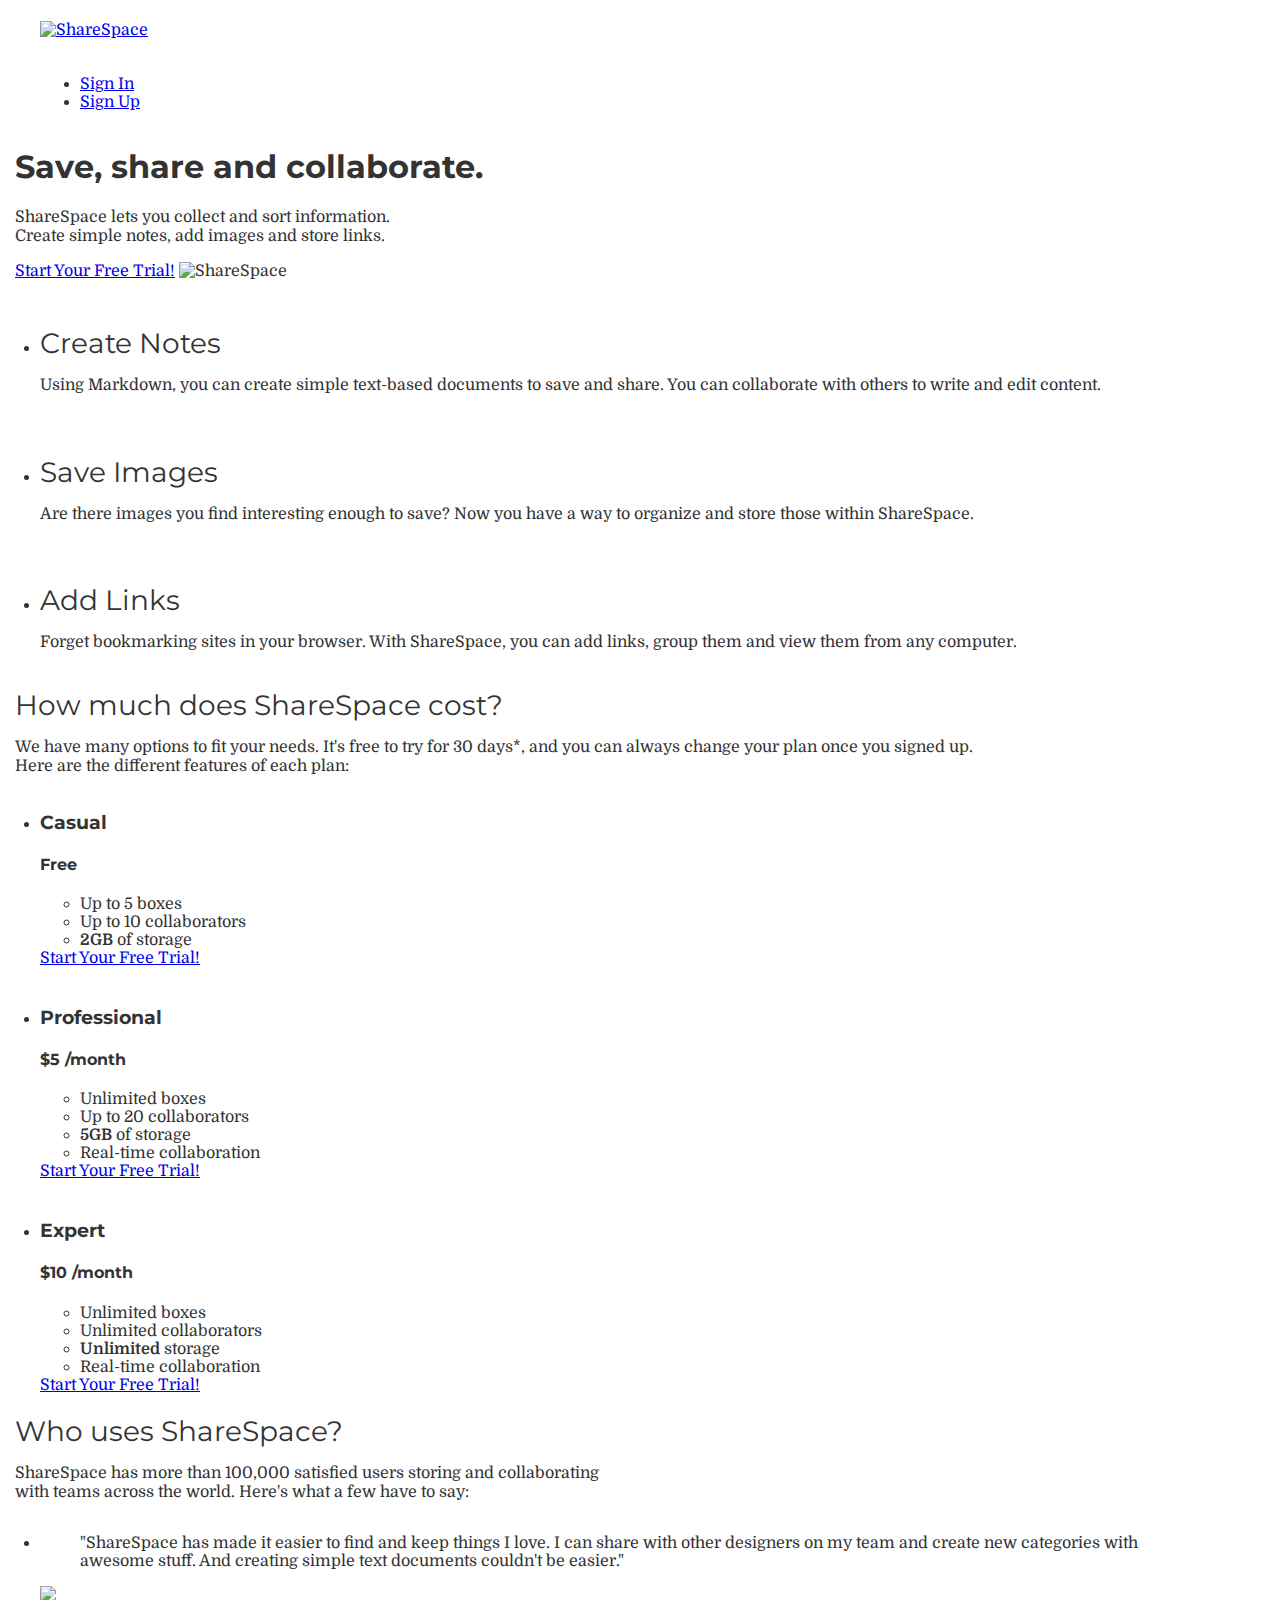
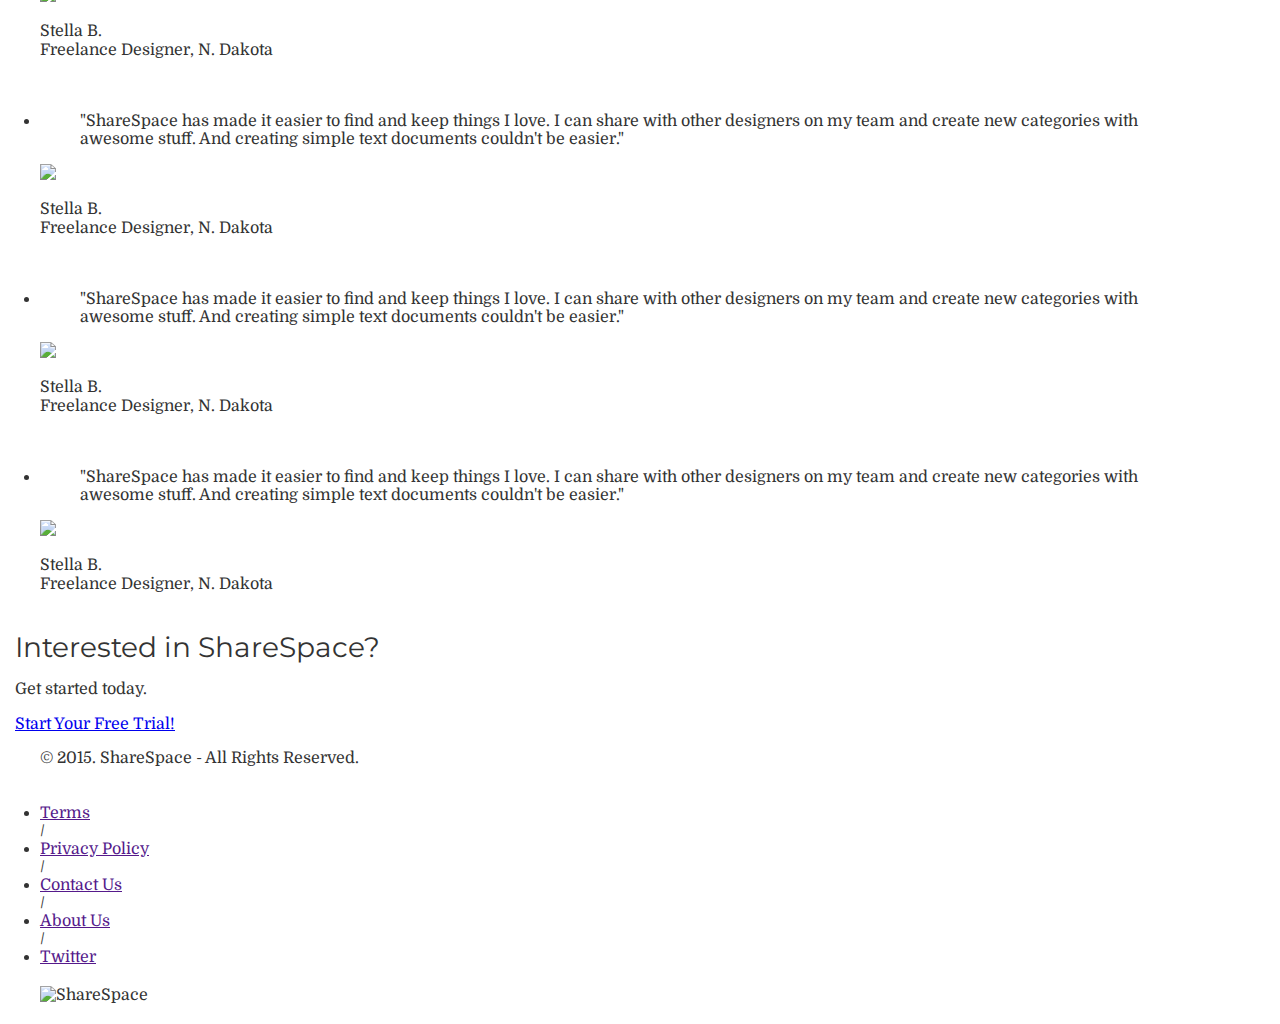
==== index.html @ a0b1d5a3 "Assignment-29-completed" ====
<!DOCTYPE html>
<html lang="en-us">
<head>
  <meta http-equiv="X-UA-Compatible" content="IE=Edge">
   <meta name="viewport" content="width=device-width, initial-scale=1">
   <meta charset="UTF-8">
   <title>Save, share and collaborate | ShareSpace</title>

   <!-- Google Fonts -->
   <link href='https://fonts.googleapis.com/css?family=Domine:400,700|Montserrat:400,700' rel='stylesheet' type='text/css'>

   <!--CSS -->
   <link rel="stylesheet" href="css/normalize.css">
   <link rel="stylesheet" href="css/style.css">
   <link rel="stylesheet" href="css/font-awesome.css">
   <link rel="stylesheet" href="css/animate.css">
</head>
<body>
<header>
  <nav class="container">
    <div class="one-half">
      <a href="index.html" class="site-logo"><img src="images/site-logo.png" alt="ShareSpace" /></a>
    </div>
    <div class="one-half">
      <ul>
        <li><a href="signin.html">Sign In</a></li>
        <li class="btn-outline"><a href="signup.html">Sign Up</a></li>
      </ul>
    </div>
  </nav>
  <div class="container hero">
    <h1 class="animated fadeIn">Save, share and collaborate.</h1>
    <p>ShareSpace lets you collect and sort information.<br/>Create simple notes, add images and store links.</p>
    <a href="signup.html" class="btn">Start Your Free Trial!</a>
    <img src="images/laptop-pic.png" alt="ShareSpace" />
  </div>
</header>
<main role="main">

<!--Benefits section-->
  <section class="benefits">
    <ul class="container">
      <li class="one-third">
        <h2>Create Notes</h2>
        <p>Using Markdown, you can create simple text-based documents to save and share. You can collaborate with others to write and edit content.</p></li>
      <li class="one-third">
        <h2>Save Images</h2>
        <p>Are there images you find interesting enough to save? Now you have a way to organize and store those within ShareSpace.</p></li>
      <li class="one-third">
        <h2>Add Links</h2>
        <p>Forget bookmarking sites in your browser. With ShareSpace, you can add links, group them and view them from any computer.</p></li>
    </ul>
  </section>

<!--Pricing-->
  <section class="pricing">
    <div class="container">
      <h2>How much does ShareSpace cost?</h2>
      <p>We have many options to fit your needs. It's free to try for 30 days*, and you can always change your plan once you signed up.<br/>Here are the different features of each plan:</p>
    </div>
    <ul class="container">
      <li class="one-third">
        <div class="box">
          <h3>Casual</h3>
          <h4>Free</h4>
          <ul>
            <li>Up to 5 boxes</li>
            <li>Up to 10 collaborators</li>
            <li><strong>2GB</strong> of storage</li>
          </ul>
          <a href="signup.html" class="btn">Start Your Free Trial!</a>
        </div>
      </li>
    </ul>
    <ul class="container">
      <li class="one-third">
        <div class="box middle">
          <h3>Professional</h3>
          <h4><span>$</span>5 <span class="month">/month</span></h4>
          <ul>
            <li>Unlimited boxes</li>
            <li>Up to 20 collaborators</li>
            <li><strong>5GB</strong> of storage</li>
            <li>Real-time collaboration</li>
          </ul>
          <a href="signup.html" class="btn">Start Your Free Trial!</a>
        </div>
      </li>
    </ul>
    <ul class="container">
      <li class="one-third">
        <div class="box">
          <h3>Expert</h3>
          <h4><span>$</span>10 <span class="month">/month</span></h4>
          <ul>
            <li>Unlimited boxes</li>
            <li>Unlimited collaborators</li>
            <li><strong>Unlimited</strong> storage</li>
            <li>Real-time collaboration</li>
          </ul>
          <a href="signup.html" class="btn">Start Your Free Trial!</a>
        </div>
      </li>
    </ul>
  </section>

  <!--Testimonials-->
  <section class="testimonials">
    <div class="container">
      <h2>Who uses ShareSpace?</h2>
      <p>ShareSpace has more than 100,000 satisfied users storing and collaborating<br/> with teams across the world. Here's what a few have to say:</p>
    </div>
    <ul class="container">
      <li class="one-fourth">
        <blockquote>"ShareSpace has made it easier to find and keep things I love. I can share with other designers on my team and create new categories with awesome stuff. And creating simple text documents couldn't be easier."</blockquote>
        <img src="https://s3.amazonaws.com/uifaces/faces/twitter/jsa/128.jpg" />
        <p class="name"><strong>Stella B.</strong><br/>Freelance Designer, N. Dakota</p>
      </li>
       <li class="one-fourth">
        <blockquote>"ShareSpace has made it easier to find and keep things I love. I can share with other designers on my team and create new categories with awesome stuff. And creating simple text documents couldn't be easier."</blockquote>
        <img src="https://s3.amazonaws.com/uifaces/faces/twitter/jsa/128.jpg" />
        <p class="name"><strong>Stella B.</strong><br/>Freelance Designer, N. Dakota</p>
      </li>
       <li class="one-fourth">
        <blockquote>"ShareSpace has made it easier to find and keep things I love. I can share with other designers on my team and create new categories with awesome stuff. And creating simple text documents couldn't be easier."</blockquote>
        <img src="https://s3.amazonaws.com/uifaces/faces/twitter/jsa/128.jpg" />
        <p class="name"><strong>Stella B.</strong><br/>Freelance Designer, N. Dakota</p>
      </li>
       <li class="one-fourth">
        <blockquote>"ShareSpace has made it easier to find and keep things I love. I can share with other designers on my team and create new categories with awesome stuff. And creating simple text documents couldn't be easier."</blockquote>
        <img src="https://s3.amazonaws.com/uifaces/faces/twitter/jsa/128.jpg" />
        <p class="name"><strong>Stella B.</strong><br/>Freelance Designer, N. Dakota</p>
      </li>
    </ul>
  </section>

  <!--Call to action-->
  <section class="Call to action">
  <div class="container">
    <h2>Interested in ShareSpace?</h2>
    <p>Get started today.</p>
    <a href="signup.html" class="btn">Start Your Free Trial!</a>
  </div>
  </section>

</main>

  <!--Footer-->
  <footer>
    <div class="container footer-nav-block">
      <div class="left-footer-block one-third">
        <p class="copyright-block">&copy; 2015. <strong>ShareSpace</strong> - All Rights Reserved.</p>
      </div>
      <nav class="link-block middle-footer-block one-third"
        <ul>
          <li><a href="">Terms</a></li>/
          <li><a href="">Privacy Policy</a></li>/
          <li><a href="">Contact Us</a></li>/
          <li><a href="">About Us</a></li>/
          <li><a href="">Twitter</a></li>
        </ul>
      </nav>
      <div class="right-footer-block one-third">
        <img class="logo" src="images/site-logo.png" alt="ShareSpace" />
      </div>
    </div>
  </footer>

</body>
</html>
---- css/style.css ----
html, body{
  overflow-x: hidden;
}
body {
  font-family: "Domine", Helvetica, Arial, serif; 
  color:#333333;
}
h1,h2,h3,h4,h5,h6 {
  font-family: "Montserrat", Helvetica, Arial, sans-serif;
}
h2 {
  font-size:28px; 
  font-weight: normal; 
  margin-bottom: 5px;
}
p {
  font-size: 16px; 
  line-height: 19px; 
  font-weight: 100;
}

/* Grid */
.container {
  margin-right: auto;
  margin-left: auto;
  padding-left: 15px;
  padding-right: 15px;
  position: relative;
}
.container: before,
.container: after {
  content: " ";
  display: table;
}
.container:after {
  clear: both;
}
.one-half, .one-third, .one-fourth {
  width: 96%;
  float: left;
  position: relative;
  min-height: 1px;
  margin: 0 2% 20px;
}
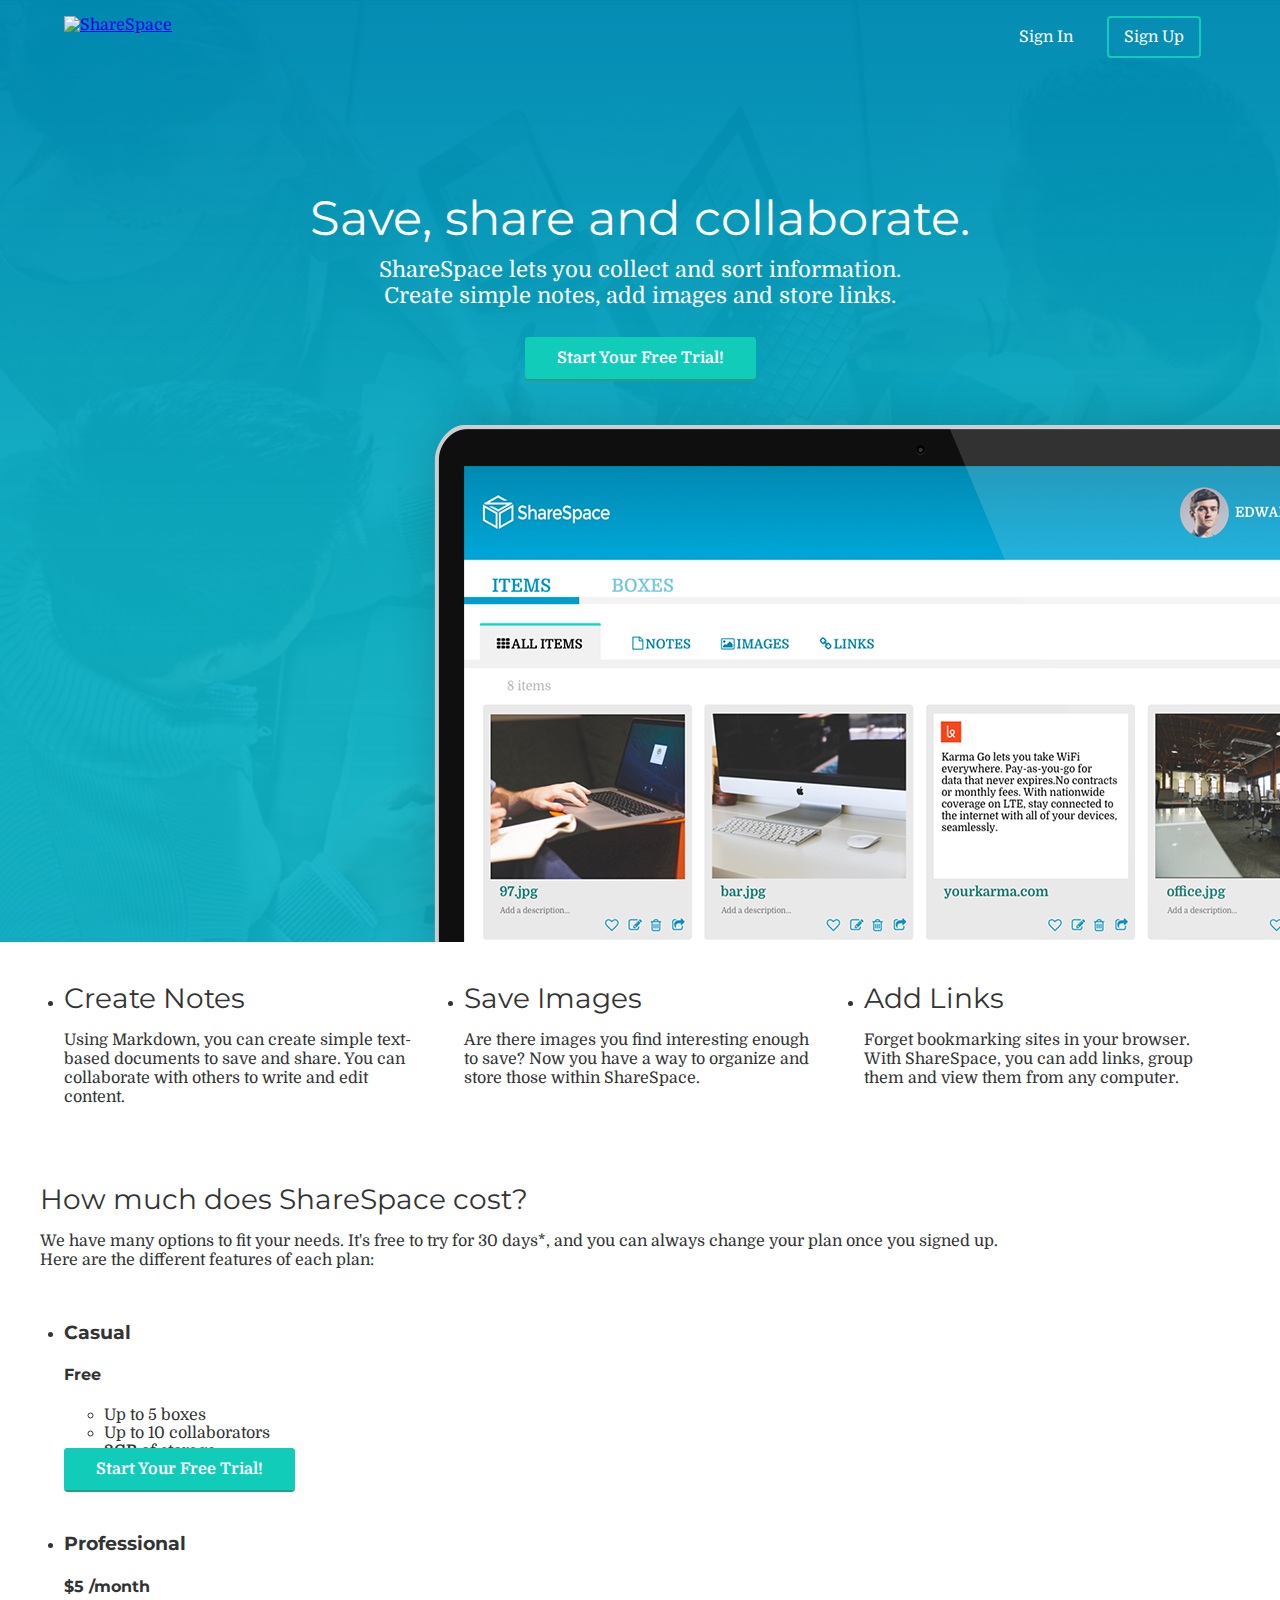
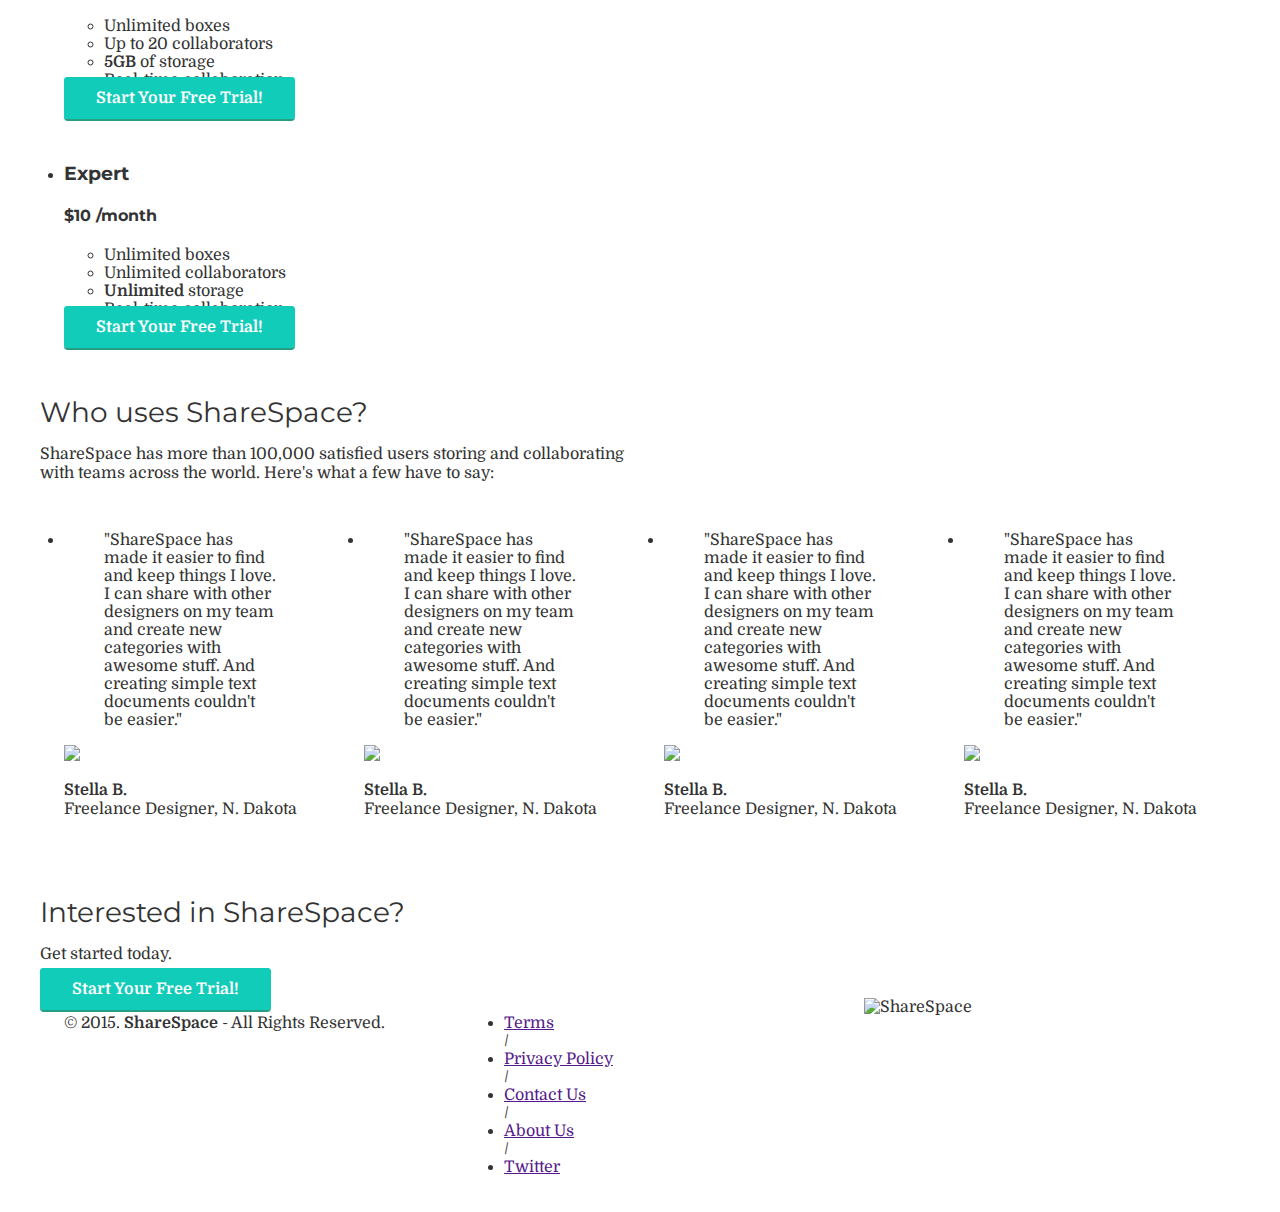
==== commit 5ec34aaf: "Assignment-30-completed" ====
--- a/index.html
+++ b/index.html
@@ -35,6 +35,7 @@
     <img src="images/laptop-pic.png" alt="ShareSpace" />
   </div>
 </header>
+
 <main role="main">
 
 <!--Benefits section-->
@@ -151,7 +152,7 @@
       <div class="left-footer-block one-third">
         <p class="copyright-block">&copy; 2015. <strong>ShareSpace</strong> - All Rights Reserved.</p>
       </div>
-      <nav class="link-block middle-footer-block one-third"
+      <nav class="link-block middle-footer-block one-third">
         <ul>
           <li><a href="">Terms</a></li>/
           <li><a href="">Privacy Policy</a></li>/
--- a/css/style.css
+++ b/css/style.css
@@ -18,7 +18,9 @@
   line-height: 19px; 
   font-weight: 100;
 }
-
+strong {
+  font-weight: bold;
+}
 /* Grid */
 .container {
   margin-right: auto;
@@ -27,18 +29,120 @@
   padding-right: 15px;
   position: relative;
 }
-.container: before,
-.container: after {
+.container:before,
+.container:after {
   content: " ";
   display: table;
 }
 .container:after {
   clear: both;
 }
-.one-half, .one-third, .one-fourth {
+
+.one-half,.one-third,.one-fourth {
   width: 96%;
-  float: left;
   position: relative;
   min-height: 1px;
   margin: 0 2% 20px;
+  float: left;
 }
+@media (min-width: 768px) {
+  .container {
+    width: 750px;
+  }
+}
+@media (min-width: 992px) {
+  .container {
+    width: 970px;
+  }
+  .one-half {
+    width:46%;
+  }
+  .one-third {
+    width:29.33333%;
+  }
+  .one-fourth {
+    width:21%;
+  }
+}
+@media (min-width: 1200px) {
+  .container {
+    width: 1170px;
+  }
+@media (min-width: 1240px) {
+  .container {
+    width: 1200px;
+  }
+}
+}
+/*HEADER*/
+header {
+  color:#FFFFFF;
+  background:#008ab2 url("../images/background.png") top center no-repeat;
+}
+header nav {
+  padding:1em 0;
+}
+header nav ul {
+  display:inline;
+  test-align:right;
+  float:right;
+  margin: 0;
+}
+header nav ul > li {
+  list-style-type:none;
+  display: inline-block;
+  margin: 0 15px;
+}
+header nav ul > li.btn-outline {
+  padding: 10px 15px;
+  border: 2px solid #11CCB9;
+  border-radius: 4px;
+}
+header nav ul > li.btn-outline:hover {
+  background:#11CCB9;
+}
+header nav ul > li > a {
+  color: #FFFFFF;
+  text-decoration: none;
+}
+header nav ul > li.btn-outline:hover > a {
+  color:#FFFFFF;
+}
+header .hero{
+  text-align:center;
+  display:block;
+  position:relative;
+}
+header .hero h1{
+  font-size:48px;
+  font-weight:normal;
+  margin:95px 0 0;
+}
+header .hero p{
+  font-size:22px;
+  line-height:26px;
+  font-weight:100;
+  margin:10px 0 40px;
+}
+header .hero img {
+  display:block;
+  margin-top:1em;
+  margin-bottom:0;
+  margin-right:0;
+  margin-left:22em;
+}
+/*BUTTONS*/
+.btn {
+  border-radius: 4px;
+  color:#FFFFFF;
+  text-decoration: none;
+  font-weight: 700;
+  border: 2px solid #11CCB9;
+  padding: 10px 30px;
+  background-color: #11CCB9; /*Chose darker green for this button*/
+  box-shadow: 0px 2px 0px 0px #259E83; 
+}
+}
+
+
+
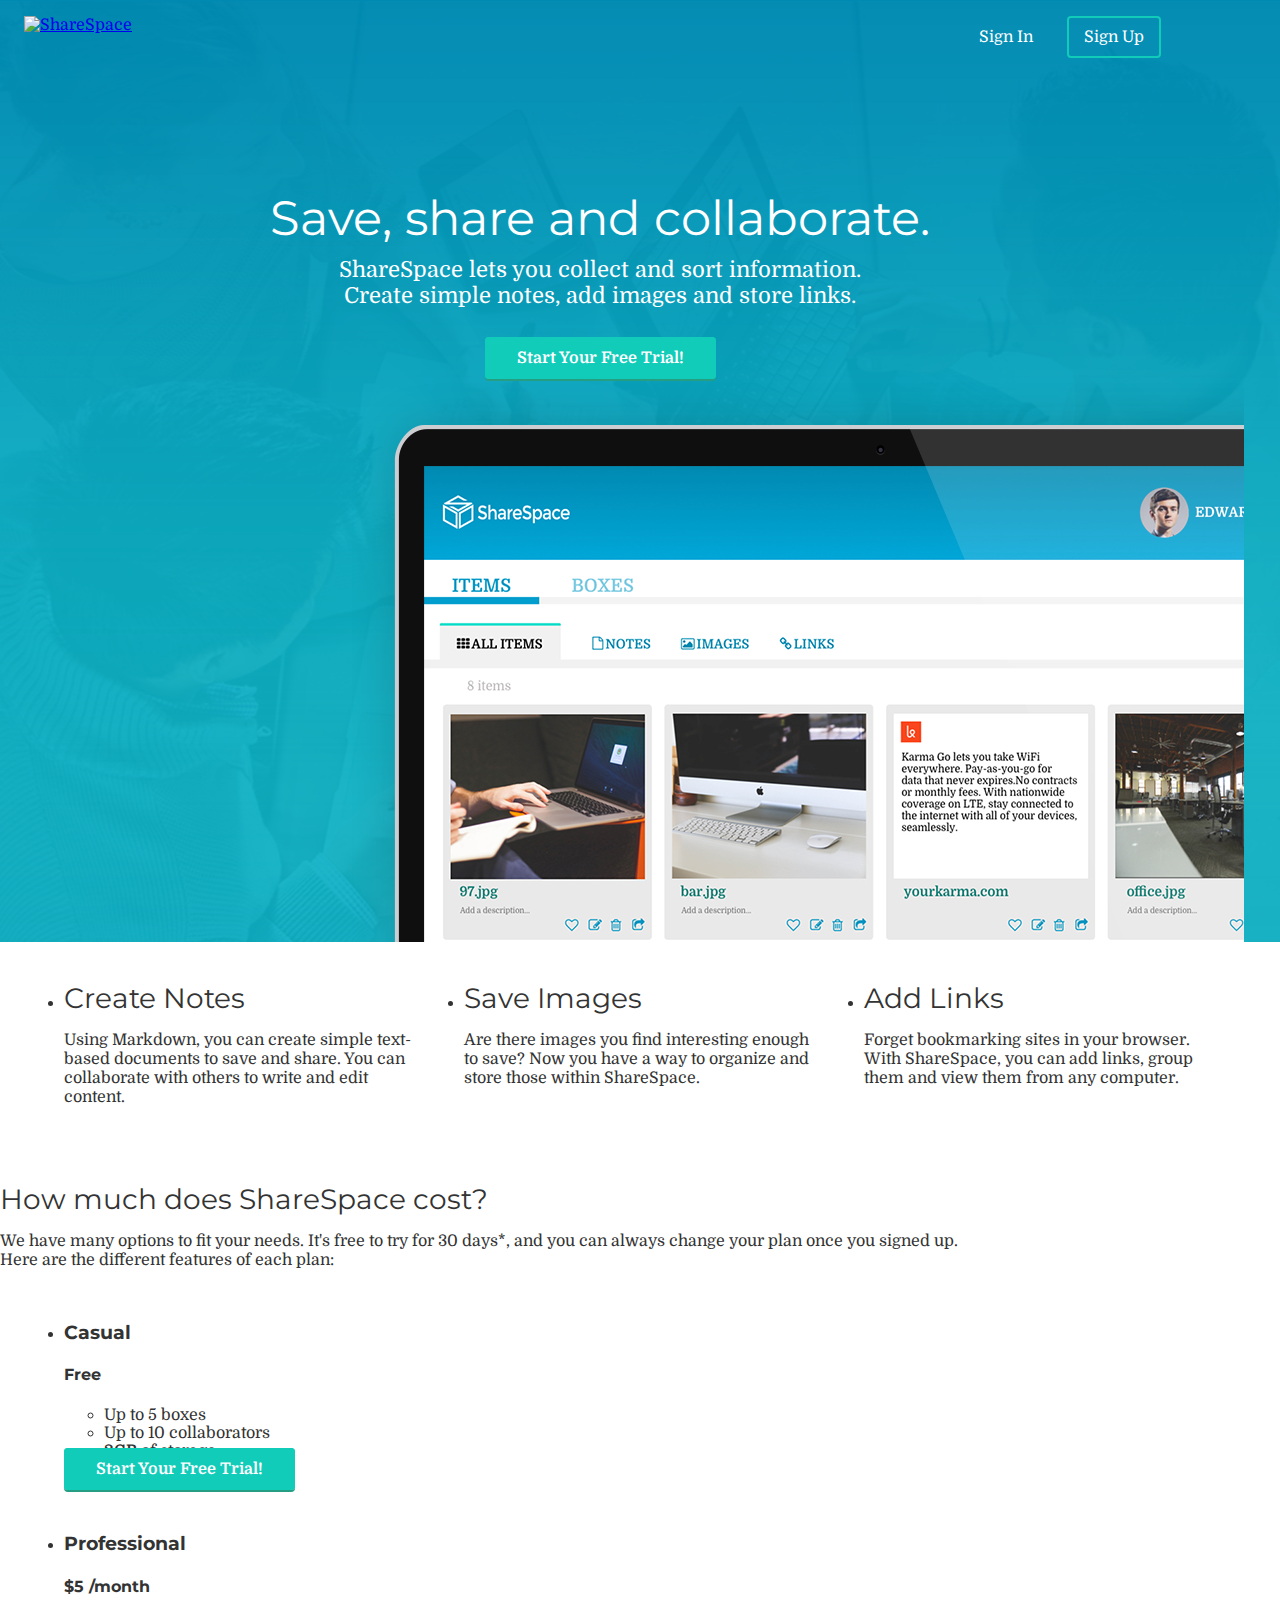
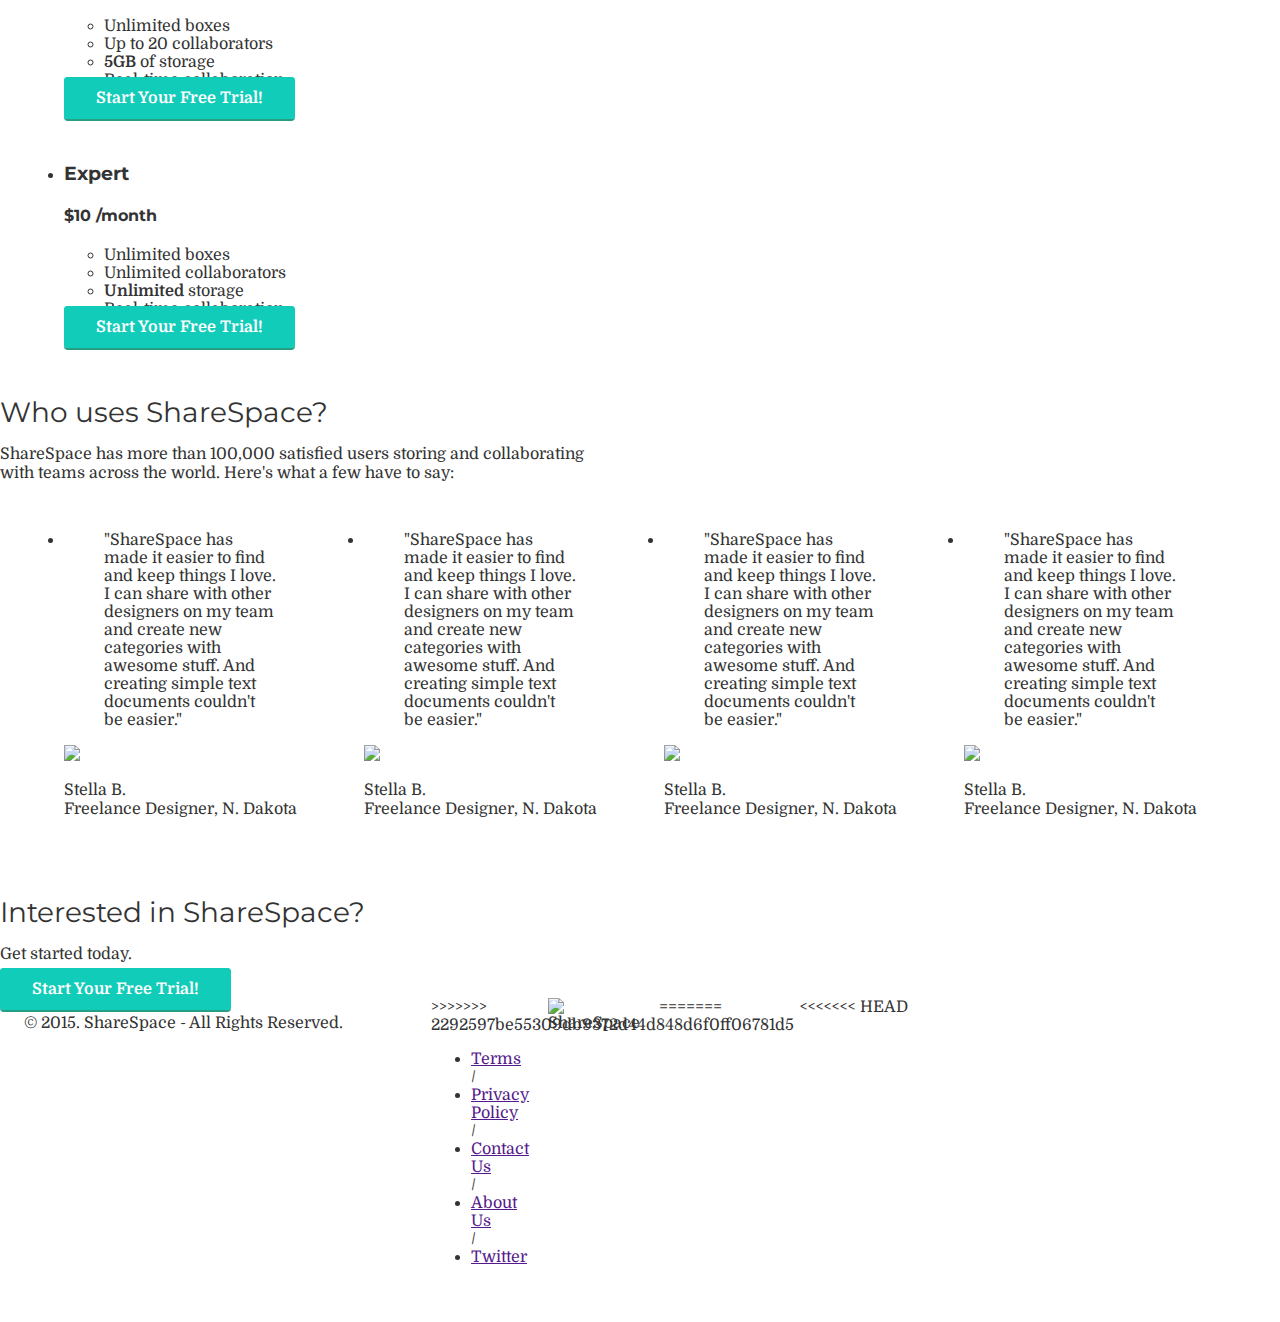
==== commit d4f3e575: "Assignment-30-completed" ====
--- a/index.html
+++ b/index.html
@@ -152,7 +152,11 @@
       <div class="left-footer-block one-third">
         <p class="copyright-block">&copy; 2015. <strong>ShareSpace</strong> - All Rights Reserved.</p>
       </div>
+<<<<<<< HEAD
       <nav class="link-block middle-footer-block one-third">
+=======
+      <nav class="link-block middle-footer-block one-third"> <!-- missing an end tag -->
+>>>>>>> 2292597be55309db9372d44d848d6f0ff06781d5
         <ul>
           <li><a href="">Terms</a></li>/
           <li><a href="">Privacy Policy</a></li>/
@@ -168,4 +172,4 @@
   </footer>
 
 </body>
-</html>+</html>
--- a/css/style.css
+++ b/css/style.css
@@ -18,9 +18,17 @@
   line-height: 19px; 
   font-weight: 100;
 }
+<<<<<<< HEAD
 strong {
   font-weight: bold;
 }
+=======
+/* Added a stong class because montserrat font-family is not recognizing the strong tag */
+strong {
+  font-weight: bold;
+}
+
+>>>>>>> 2292597be55309db9372d44d848d6f0ff06781d5
 /* Grid */
 .container {
   margin-right: auto;
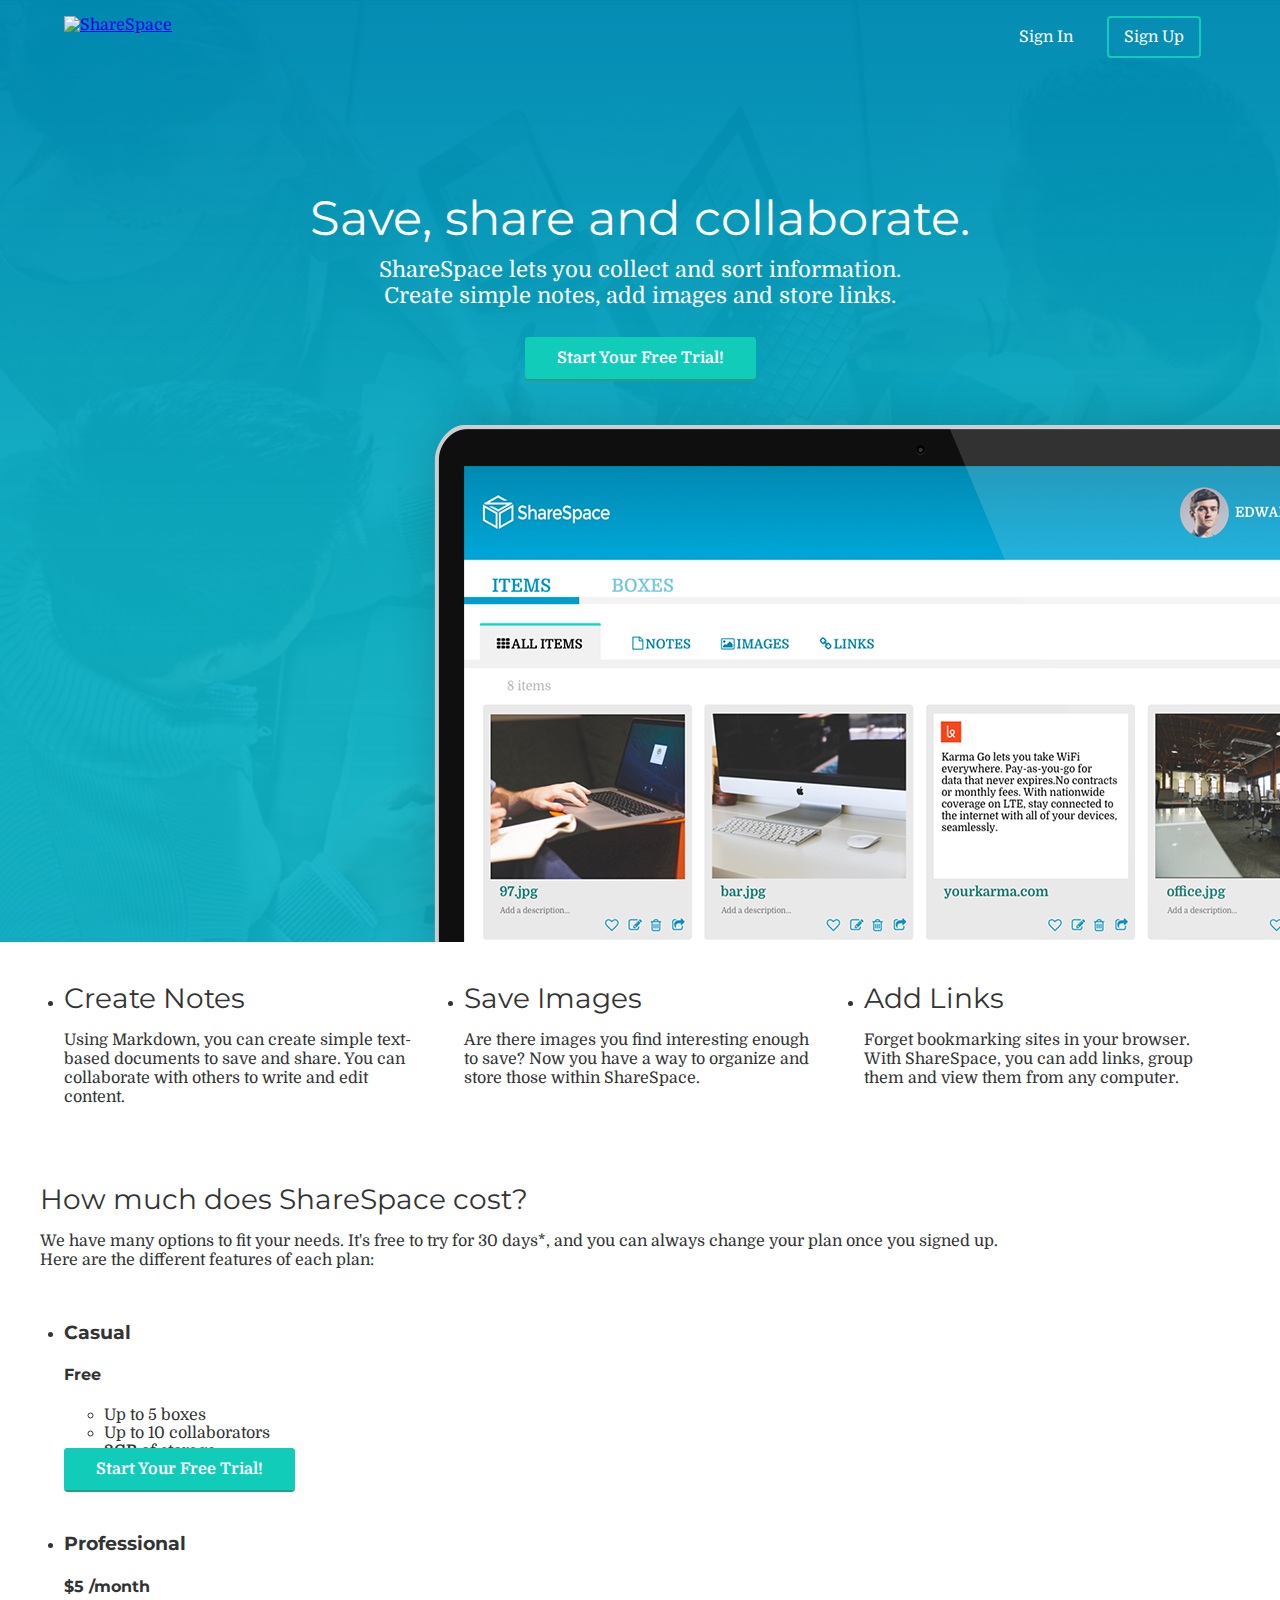
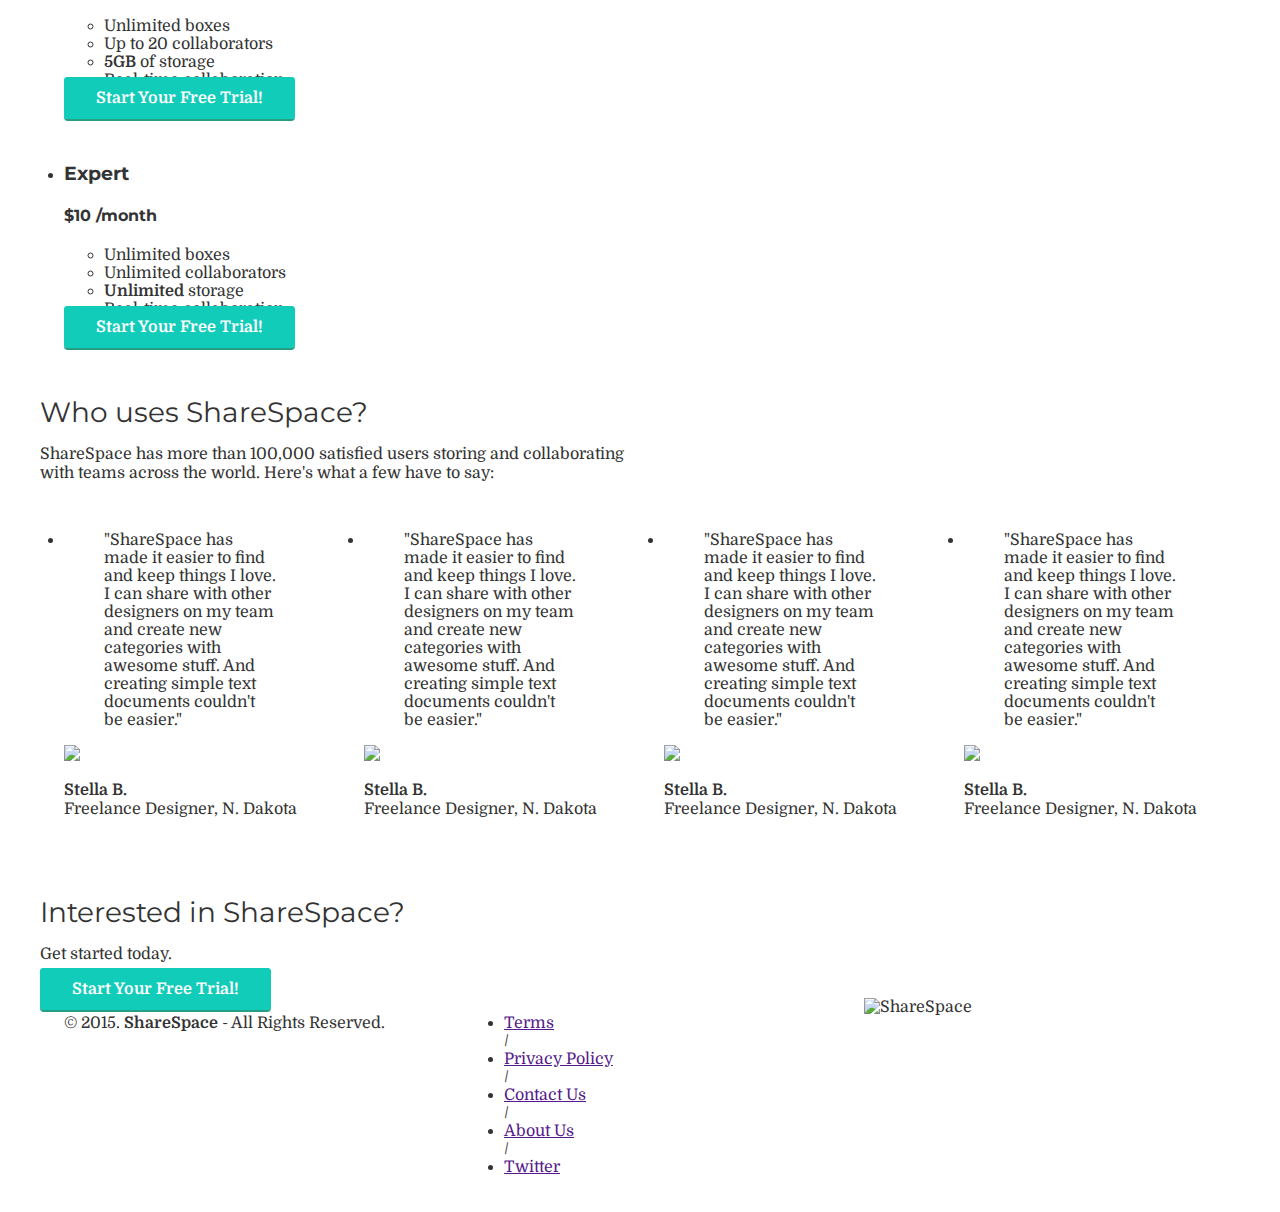
==== commit 777da58a: "Assignment-30-completed-update" ====
--- a/index.html
+++ b/index.html
@@ -152,11 +152,8 @@
       <div class="left-footer-block one-third">
         <p class="copyright-block">&copy; 2015. <strong>ShareSpace</strong> - All Rights Reserved.</p>
       </div>
-<<<<<<< HEAD
+
       <nav class="link-block middle-footer-block one-third">
-=======
-      <nav class="link-block middle-footer-block one-third"> <!-- missing an end tag -->
->>>>>>> 2292597be55309db9372d44d848d6f0ff06781d5
         <ul>
           <li><a href="">Terms</a></li>/
           <li><a href="">Privacy Policy</a></li>/
--- a/css/style.css
+++ b/css/style.css
@@ -18,7 +18,6 @@
   line-height: 19px; 
   font-weight: 100;
 }
-<<<<<<< HEAD
 strong {
   font-weight: bold;
 }
@@ -27,8 +26,6 @@
 strong {
   font-weight: bold;
 }
-
->>>>>>> 2292597be55309db9372d44d848d6f0ff06781d5
 /* Grid */
 .container {
   margin-right: auto;
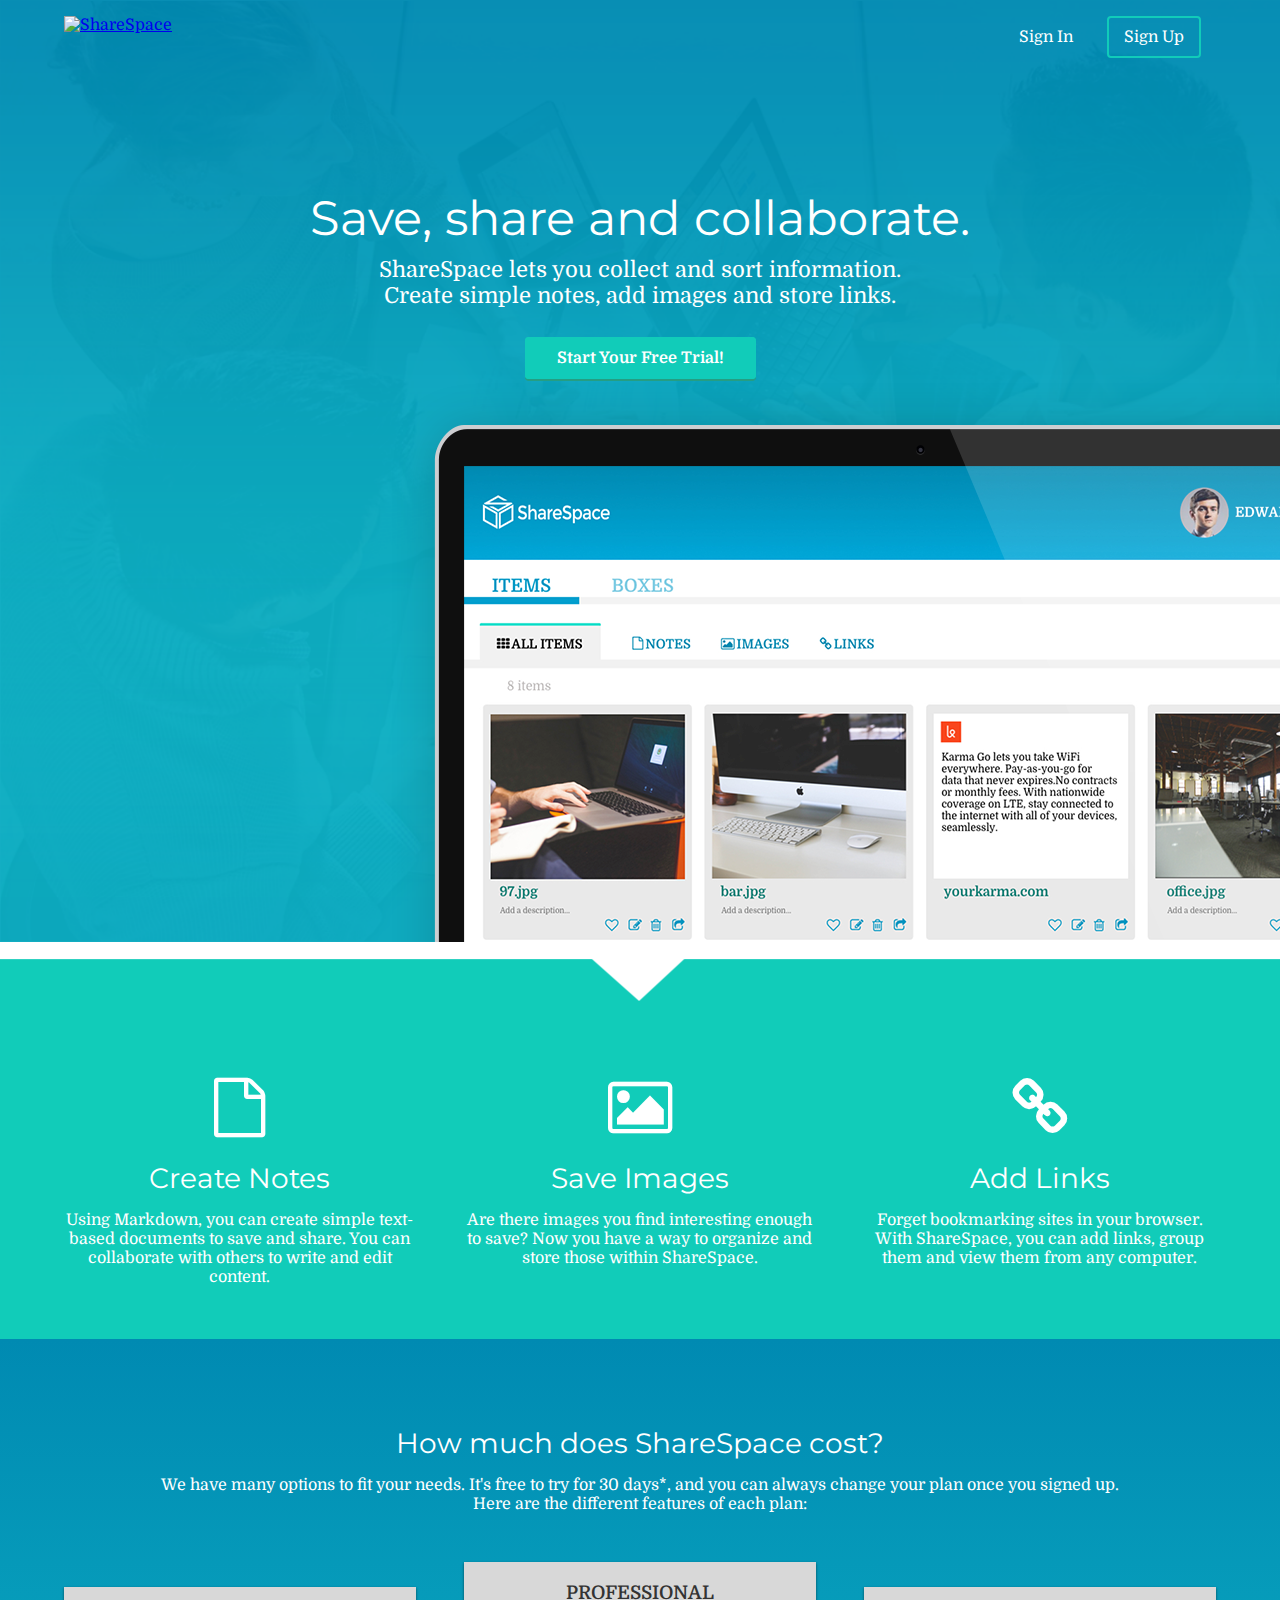
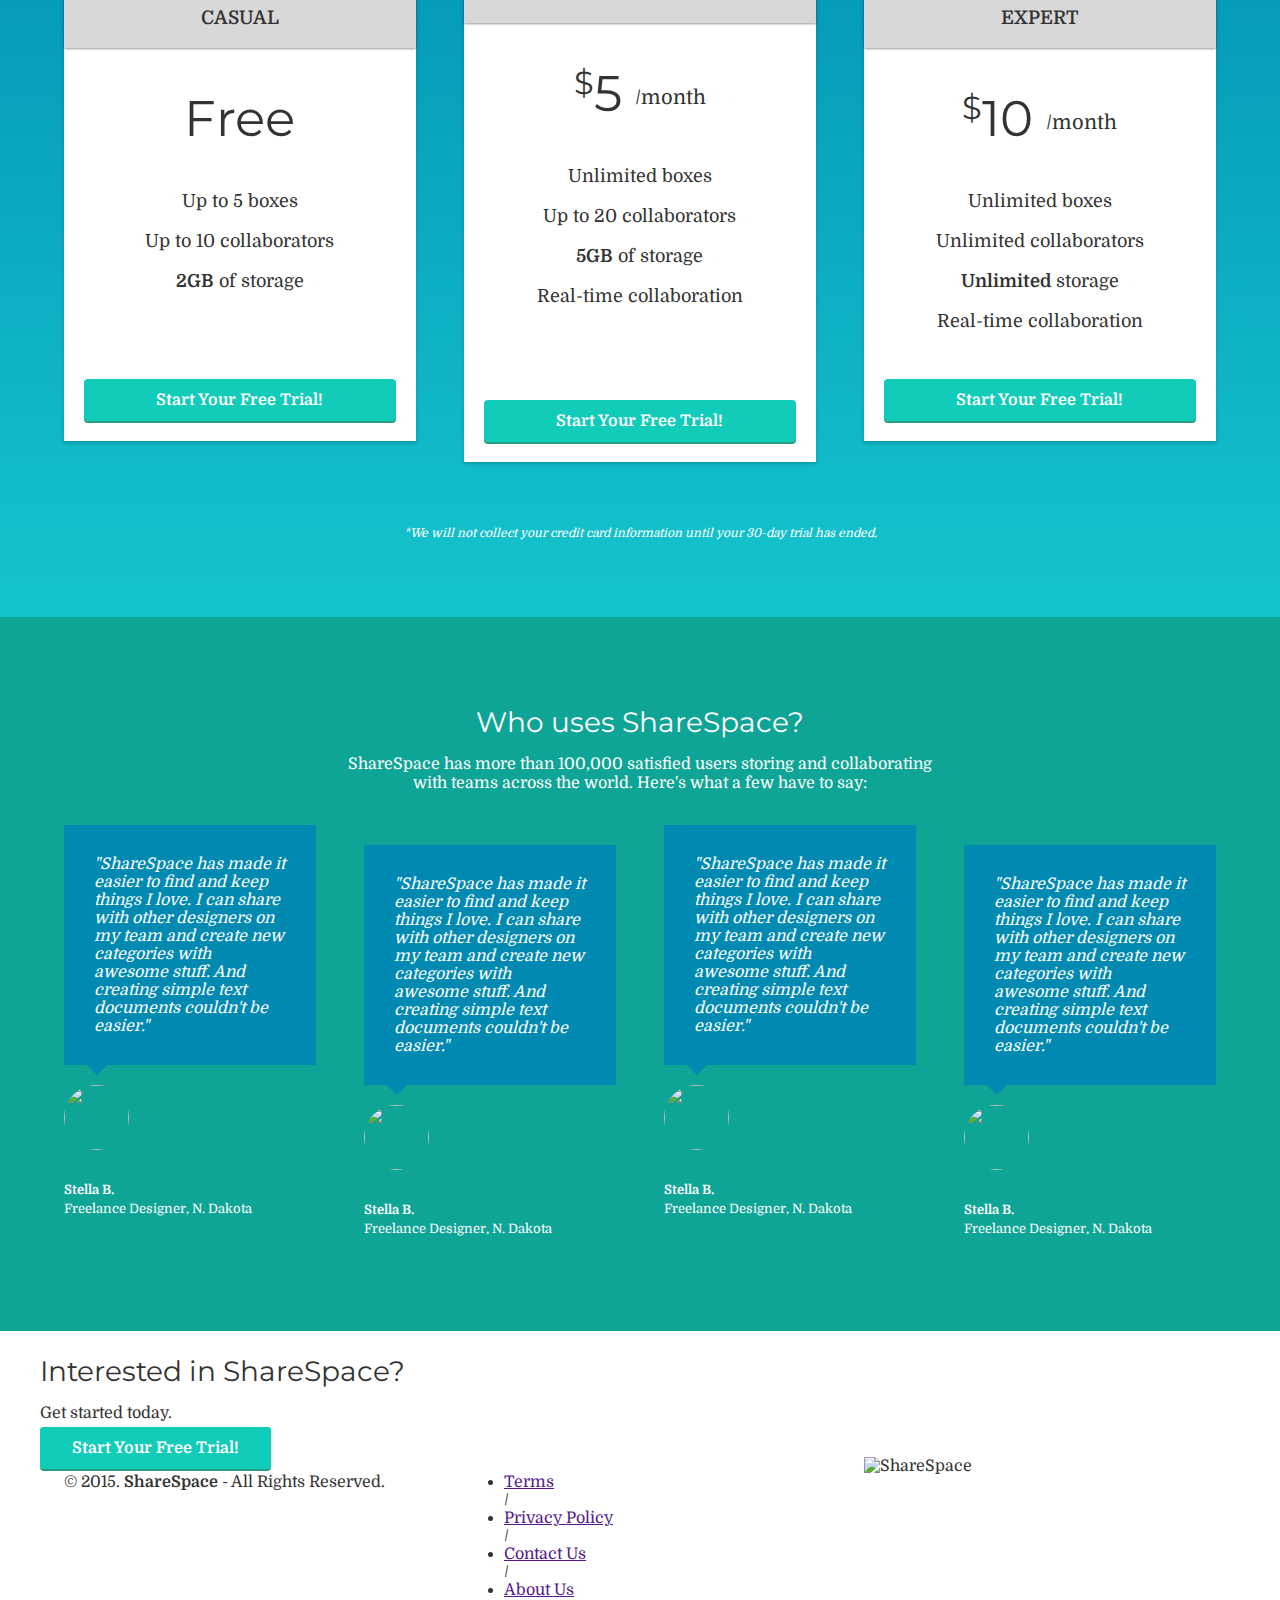
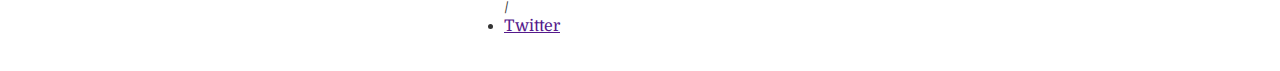
==== commit 07908249: "Assignment-31-completed" ====
--- a/index.html
+++ b/index.html
@@ -42,12 +42,15 @@
   <section class="benefits">
     <ul class="container">
       <li class="one-third">
+        <i class="fa fa-file-o"></i>
         <h2>Create Notes</h2>
         <p>Using Markdown, you can create simple text-based documents to save and share. You can collaborate with others to write and edit content.</p></li>
       <li class="one-third">
+        <i class="fa fa-picture-o"></i>
         <h2>Save Images</h2>
         <p>Are there images you find interesting enough to save? Now you have a way to organize and store those within ShareSpace.</p></li>
       <li class="one-third">
+        <i class="fa fa-link"></i>
         <h2>Add Links</h2>
         <p>Forget bookmarking sites in your browser. With ShareSpace, you can add links, group them and view them from any computer.</p></li>
     </ul>
@@ -72,8 +75,8 @@
           <a href="signup.html" class="btn">Start Your Free Trial!</a>
         </div>
       </li>
-    </ul>
-    <ul class="container">
+    <!--test</ul>
+    <ul class="container">-->
       <li class="one-third">
         <div class="box middle">
           <h3>Professional</h3>
@@ -87,8 +90,8 @@
           <a href="signup.html" class="btn">Start Your Free Trial!</a>
         </div>
       </li>
-    </ul>
-    <ul class="container">
+      <!--test</ul>
+    <ul class="container">-->
       <li class="one-third">
         <div class="box">
           <h3>Expert</h3>
@@ -103,6 +106,9 @@
         </div>
       </li>
     </ul>
+    <div class="container">
+   <p class="small">*We will not collect your credit card information until your 30-day trial has ended.</p>
+ </div>
   </section>
 
   <!--Testimonials-->
@@ -117,21 +123,25 @@
         <img src="https://s3.amazonaws.com/uifaces/faces/twitter/jsa/128.jpg" />
         <p class="name"><strong>Stella B.</strong><br/>Freelance Designer, N. Dakota</p>
       </li>
+      <div class="staggered">
        <li class="one-fourth">
         <blockquote>"ShareSpace has made it easier to find and keep things I love. I can share with other designers on my team and create new categories with awesome stuff. And creating simple text documents couldn't be easier."</blockquote>
         <img src="https://s3.amazonaws.com/uifaces/faces/twitter/jsa/128.jpg" />
         <p class="name"><strong>Stella B.</strong><br/>Freelance Designer, N. Dakota</p>
       </li>
+      </div>
        <li class="one-fourth">
         <blockquote>"ShareSpace has made it easier to find and keep things I love. I can share with other designers on my team and create new categories with awesome stuff. And creating simple text documents couldn't be easier."</blockquote>
         <img src="https://s3.amazonaws.com/uifaces/faces/twitter/jsa/128.jpg" />
         <p class="name"><strong>Stella B.</strong><br/>Freelance Designer, N. Dakota</p>
       </li>
+      <div class="staggered">
        <li class="one-fourth">
         <blockquote>"ShareSpace has made it easier to find and keep things I love. I can share with other designers on my team and create new categories with awesome stuff. And creating simple text documents couldn't be easier."</blockquote>
         <img src="https://s3.amazonaws.com/uifaces/faces/twitter/jsa/128.jpg" />
         <p class="name"><strong>Stella B.</strong><br/>Freelance Designer, N. Dakota</p>
       </li>
+      </div>
     </ul>
   </section>
 
--- a/css/style.css
+++ b/css/style.css
@@ -21,75 +21,70 @@
 strong {
   font-weight: bold;
 }
-=======
-/* Added a stong class because montserrat font-family is not recognizing the strong tag */
-strong {
-  font-weight: bold;
-}
-/* Grid */
-.container {
-  margin-right: auto;
-  margin-left: auto;
-  padding-left: 15px;
-  padding-right: 15px;
-  position: relative;
-}
-.container:before,
-.container:after {
-  content: " ";
-  display: table;
-}
-.container:after {
-  clear: both;
-}
-
-.one-half,.one-third,.one-fourth {
-  width: 96%;
-  position: relative;
-  min-height: 1px;
-  margin: 0 2% 20px;
-  float: left;
+ /* GRID */
+ .container {
+   margin-right: auto;
+   margin-left: auto;
+   padding-left: 15px;
+   padding-right: 15px;
+   position: relative;
+ }
+ .container:before,
+ .container:after {
+   content: " ";
+   display: table;
+ }
+ .container:after {
+   clear: both;
+ }
+ .one-half, .one-third, .one-fourth {
+   width:96%;
+   float:left;
+   position:relative;
+   min-height: 1px;
+   margin:0 2% 20px;
 }
 @media (min-width: 768px) {
-  .container {
-    width: 750px;
-  }
-}
-@media (min-width: 992px) {
-  .container {
-    width: 970px;
-  }
-  .one-half {
-    width:46%;
-  }
-  .one-third {
-    width:29.33333%;
-  }
-  .one-fourth {
-    width:21%;
-  }
-}
-@media (min-width: 1200px) {
-  .container {
-    width: 1170px;
-  }
-@media (min-width: 1240px) {
+   .container {
+     width: 750px;
+   }
+ }
+ @media (min-width: 992px) {
+   .container {
+     width: 970px;
+   }
+   .one-half {
+     width:46%;
+   }
+   .one-third {
+     width:29.33333%;
+   }
+   .one-fourth {
+     width:21%;
+   }
+ }
+ @media (min-width: 1200px) {
+   .container {
+     width: 1170px;
+   }
+ }
+ @media (min-width: 1240px) {
   .container {
     width: 1200px;
   }
 }
-}
 /*HEADER*/
 header {
   color:#FFFFFF;
-  background:#008ab2 url("../images/background.png") top center no-repeat;
+  background: url("../images/background.png");
+  background-size: cover;
 }
 header nav {
   padding:1em 0;
 }
 header nav ul {
   display:inline;
-  test-align:right;
+  text-align:right;
   float:right;
   margin: 0;
 }
@@ -144,10 +139,174 @@
   font-weight: 700;
   border: 2px solid #11CCB9;
   padding: 10px 30px;
-  background-color: #11CCB9; /*Chose darker green for this button*/
+  background: #11CCB9; /*Chose darker green for this button*/
   box-shadow: 0px 2px 0px 0px #259E83; 
 }
-}
-
-
-
+
+
+/*BENEFITS*/
+.benefits {
+  text-align: center;
+  display: block;
+  position: relative;
+  background: #11CCB9 url("../images/featuresbackground.png") top center no-repeat;
+}
+.benefits ul {
+  margin: 0 auto;
+  padding: 1em 0;
+}
+.benefits ul li {
+  list-style-type: none;
+  display: inline-block;
+}
+.benefits i {
+   color:#FFFFFF;
+   font-size:60px;
+   margin: 2em 0 0 0;
+   vertical-align: middle;
+ }
+ .benefits h2 {
+   color:#FFFFFF;
+ }
+
+.benefits p {
+  color:#FFFFFF;
+}
+
+/*PRICING*/
+.pricing {
+  background: #008AB2;
+  background-image: linear-gradient(0deg, rgba(40,255,233,0.50) 0%, rgba(0,138,178,0.50) 100%);
+  background-size: cover;
+  text-align: center;
+  padding: 4em 0;
+}
+.pricing h2, .pricing p {
+  color: #FFFFFF;
+}
+
+.pricing ul {
+  margin: 0 auto;
+  padding: 2em 0;
+}
+.pricing ul li {
+  list-style-type: none;
+}
+.box {
+  padding:0 15px 15px;
+  background: #FFFFFF;
+  box-shadow: 0px 2px 4px 0px rgba(0,0,0,0.2);
+  min-height: 439px;
+  position: relative;
+  margin-top: 25px;
+}
+.box.middle {
+  min-height: 485px;
+  margin-top: 0px;
+}
+.box h3 {
+  font-family: "Domine", Helvetica, Arial, serif;
+  font-weight: 600;
+  text-transform: uppercase;
+  background: #d8d8d8;
+  box-shadow: 0px 1px 2px 0px rgba(0,0,0,0.40);
+  left: 0;
+  right: 0;
+  top: 0;
+  text-align: center;
+  margin:0 -15px 40px;
+  padding:20px 0;
+}
+.box h4 {
+  font-size: 50px;
+  font-weight: normal;
+  margin: 40px 0 10px;
+}
+.box h4 span {
+  font-size: 32px;
+  vertical-align: top;
+}
+.box h4 span.month {
+  font-family: "Domine", Helvetica, Arial, serif;
+  font-weight: 100;
+  font-size: 20px;
+  vertical-align: middle;
+}
+.box ul li {
+  font-size: 18px;
+  margin-bottom: 20px;
+  font-weight: 100;
+}
+.box .btn {
+  position: absolute;
+  bottom: 20px;
+  left: 20px;
+  right: 20px;
+}
+.small {
+  font-size: 12px;
+  line-height: 15px;
+  font-style: italic;
+}
+
+/*TESTIMONIALS*/
+.testimonials {
+  padding: 4em 0;
+  text-align: center;
+  background: #0ea596;
+}
+.testimonials h2 {
+  color: #FFFFFF;
+}
+.testimonials p {
+  color: #FFFFFF;
+}
+.testimonials ul li {
+   list-style-type: none;
+ }
+.testimonials blockquote {
+   color: #FFFFFF;
+   text-align: left;
+   font-style: italic;
+   background:#008ab2;
+   position: relative;
+   padding:30px;
+   width:auto;
+   margin:0;
+ }
+ .testimonials blockquote:after {
+   top: 100%;
+   left: 13%;
+   border: solid transparent;
+   content: " ";
+   height: 0;
+   width: 0;
+   position: absolute;
+   pointer-events: none;
+   border-top-color: #008ab2;
+   border-width: 10px;
+   margin-left: -10px;
+ }
+ .testimonials img {
+   height: 65px;
+   width: 65px;
+   border-radius:50%;
+   float: left;
+   display: inline-block;
+   margin:20px 10px 0 0;
+ }
+.testimonials p.name {
+   float: left;
+   display: inline-block;
+   text-align: left;
+   font-size:13px;
+   margin-top: 30px;
+ }
+.staggered {
+  position: relative;
+  top: 20px;
+}
+
+
+
+
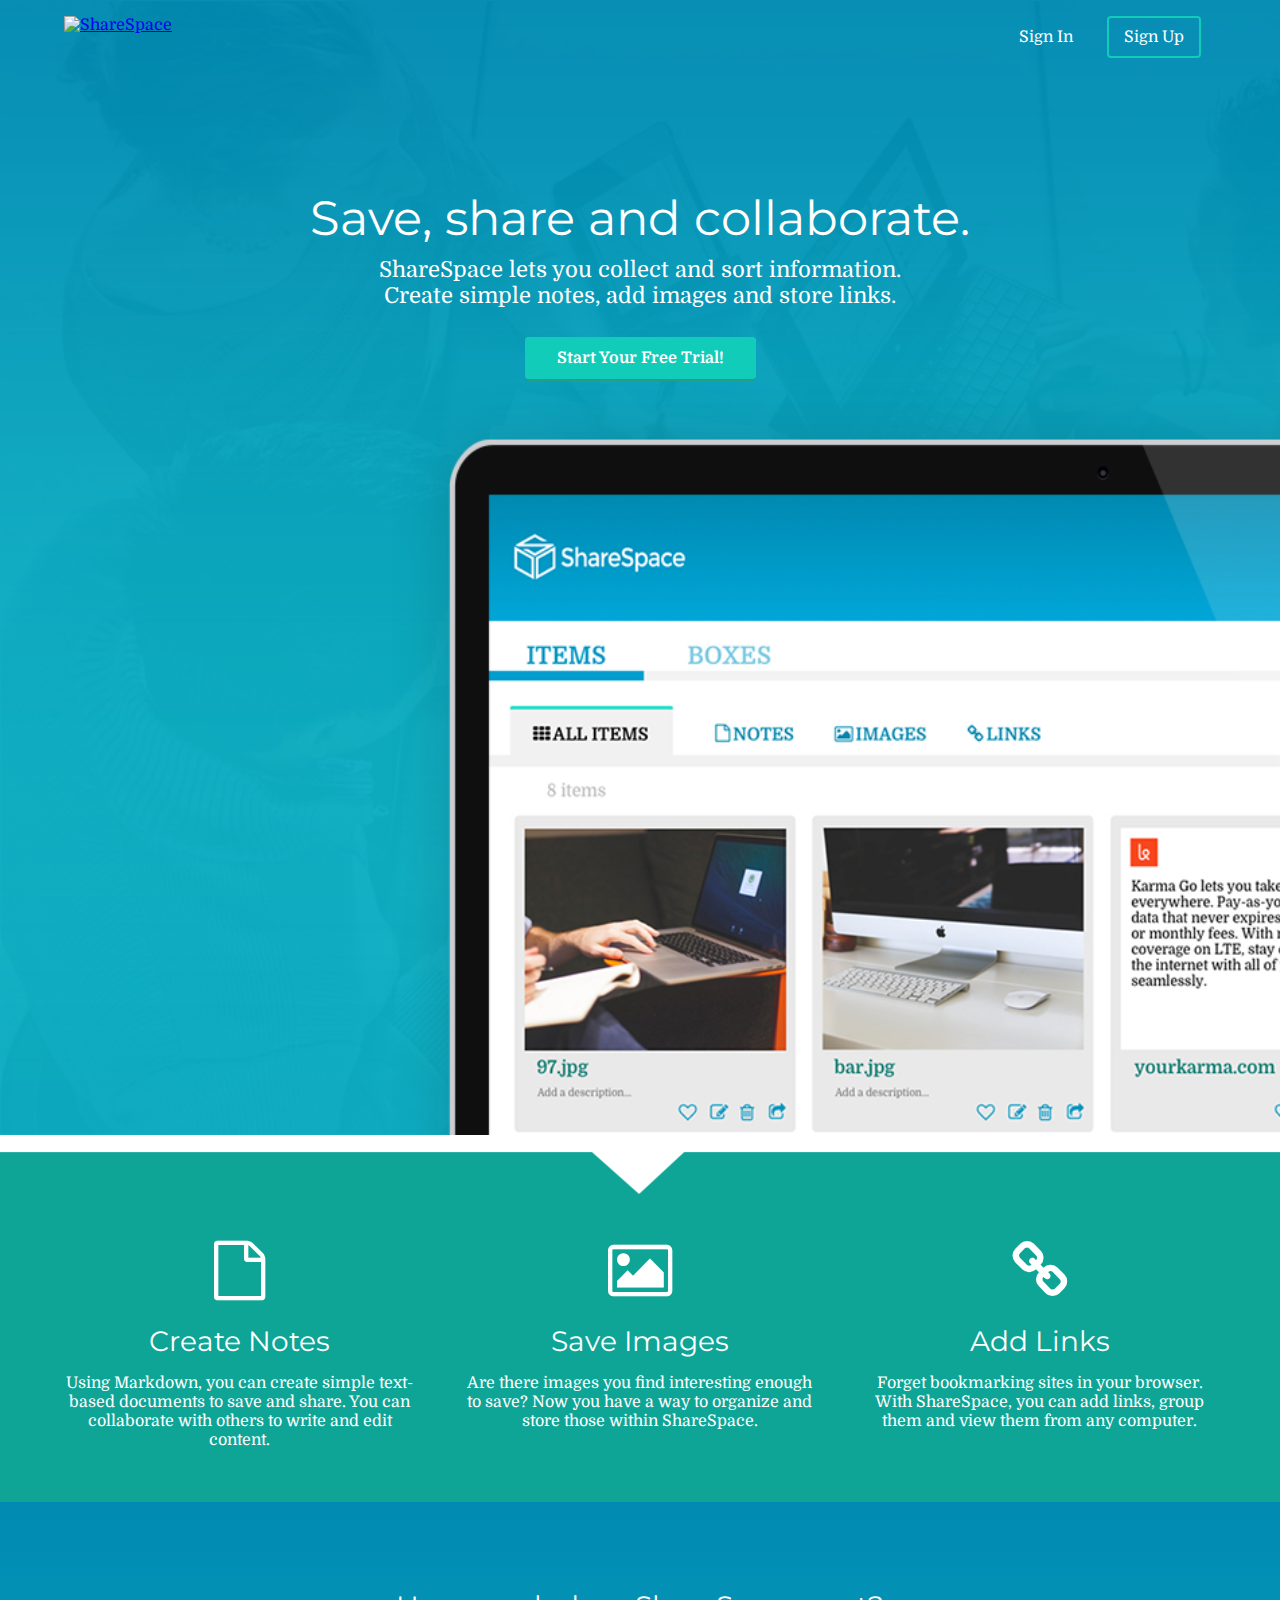
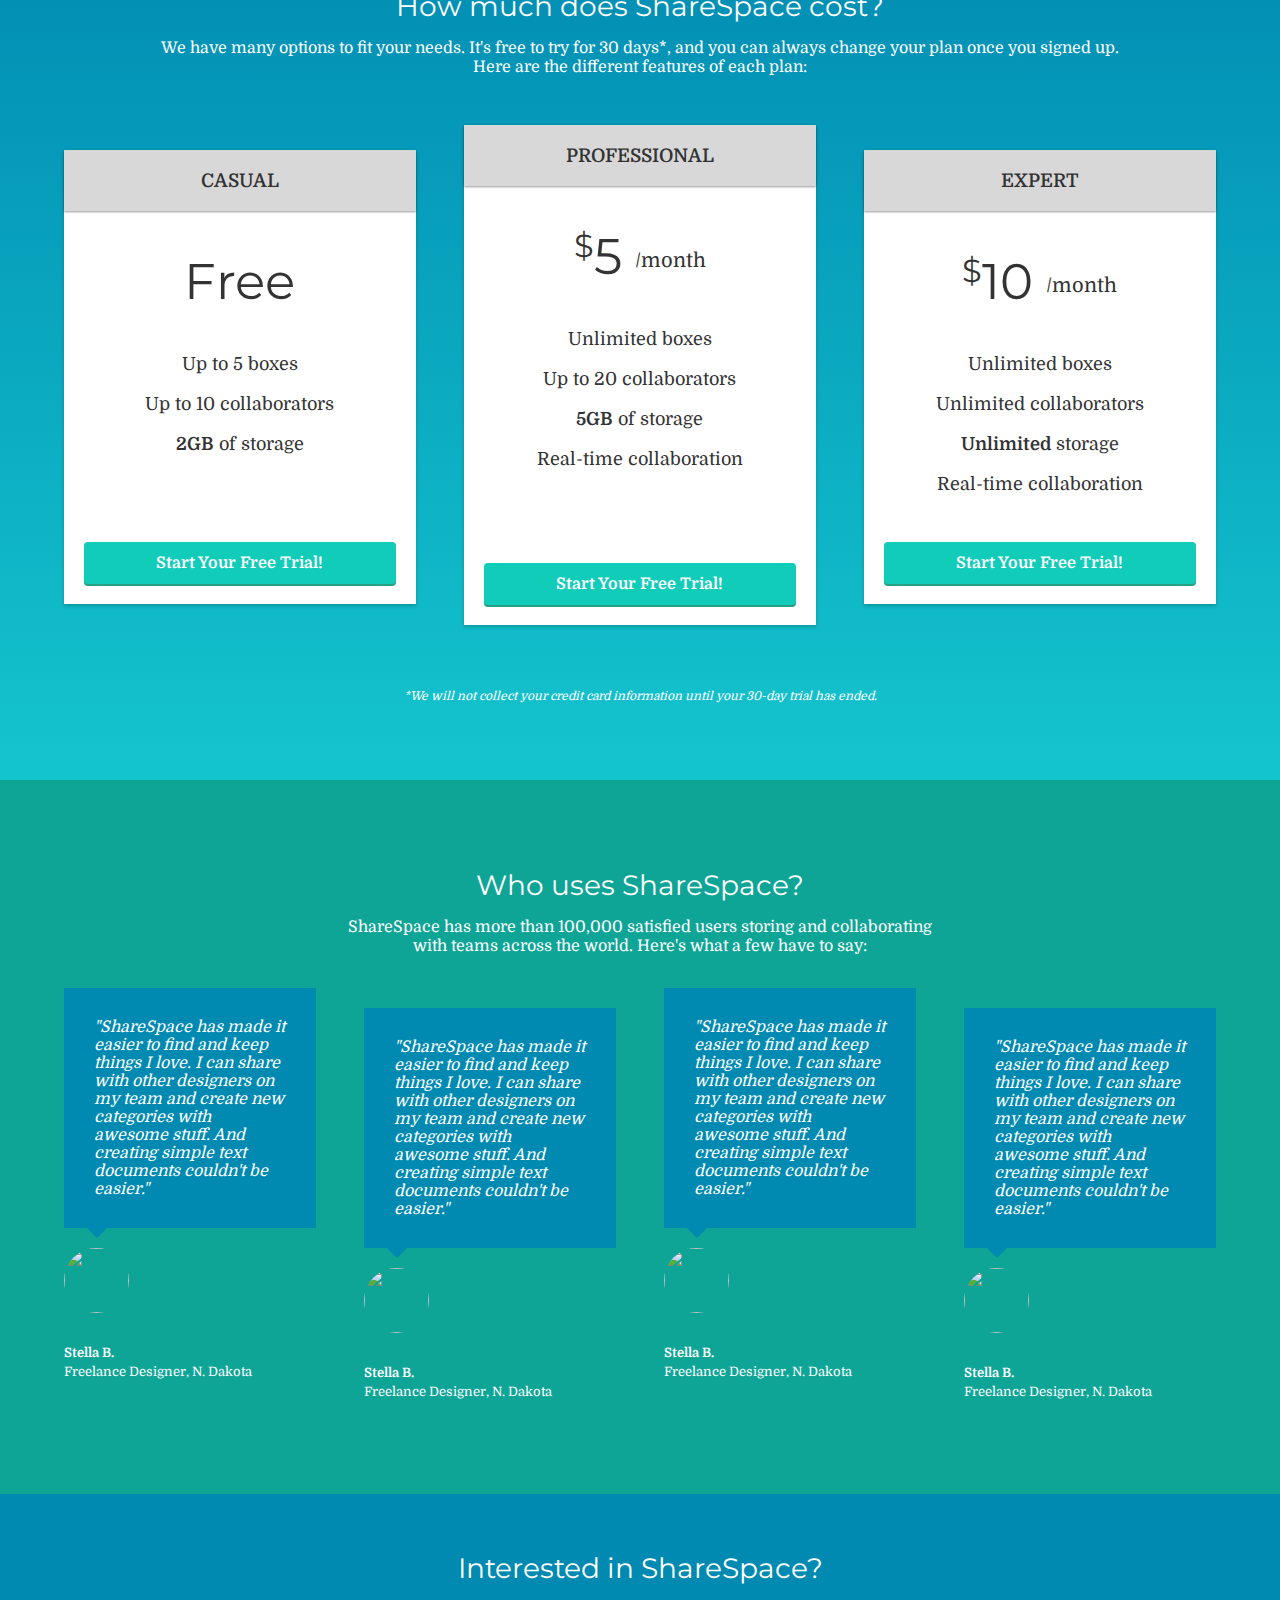
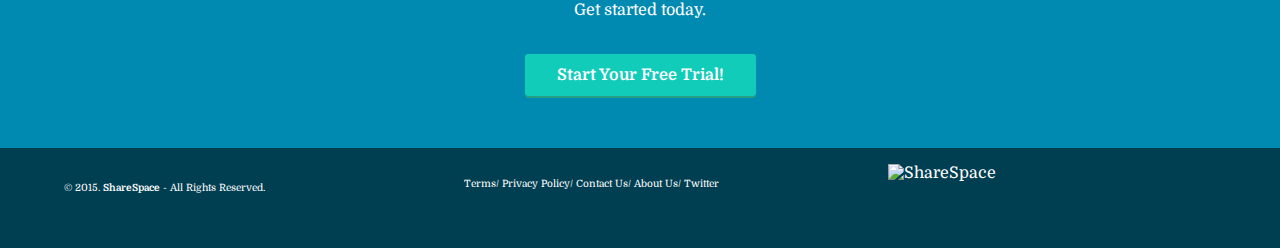
==== commit f19a5d58: "Final Deploy" ====
--- a/index.html
+++ b/index.html
@@ -38,7 +38,7 @@
 
 <main role="main">
 
-<!--Benefits section-->
+<!--Benefit section-->
   <section class="benefits">
     <ul class="container">
       <li class="one-third">
@@ -75,8 +75,6 @@
           <a href="signup.html" class="btn">Start Your Free Trial!</a>
         </div>
       </li>
-    <!--test</ul>
-    <ul class="container">-->
       <li class="one-third">
         <div class="box middle">
           <h3>Professional</h3>
@@ -90,8 +88,6 @@
           <a href="signup.html" class="btn">Start Your Free Trial!</a>
         </div>
       </li>
-      <!--test</ul>
-    <ul class="container">-->
       <li class="one-third">
         <div class="box">
           <h3>Expert</h3>
@@ -138,7 +134,7 @@
       <div class="staggered">
        <li class="one-fourth">
         <blockquote>"ShareSpace has made it easier to find and keep things I love. I can share with other designers on my team and create new categories with awesome stuff. And creating simple text documents couldn't be easier."</blockquote>
-        <img src="https://s3.amazonaws.com/uifaces/faces/twitter/jsa/128.jpg" />
+         <img src="https://s3.amazonaws.com/uifaces/faces/twitter/jsa/128.jpg" />
         <p class="name"><strong>Stella B.</strong><br/>Freelance Designer, N. Dakota</p>
       </li>
       </div>
@@ -146,7 +142,7 @@
   </section>
 
   <!--Call to action-->
-  <section class="Call to action">
+  <section class="action">
   <div class="container">
     <h2>Interested in ShareSpace?</h2>
     <p>Get started today.</p>
--- a/css/style.css
+++ b/css/style.css
@@ -44,10 +44,19 @@
    min-height: 1px;
    margin:0 2% 20px;
 }
+
+@media (min-width: 300px) {
+  .hero img {
+    width: 60%;
+  }
+}
 @media (min-width: 768px) {
    .container {
      width: 750px;
    }
+   .hero img {
+    width: 70%;
+   }
  }
  @media (min-width: 992px) {
    .container {
@@ -62,16 +71,25 @@
    .one-fourth {
      width:21%;
    }
+   .hero img {
+    width: 100%;
+   }
  }
  @media (min-width: 1200px) {
    .container {
      width: 1170px;
+   }
+   .hero img {
+    width: 100%;
    }
  }
  @media (min-width: 1240px) {
   .container {
     width: 1200px;
   }
+  .hero img {
+    width: 100%;
+   }
 }
 /*HEADER*/
 header {
@@ -149,7 +167,7 @@
   text-align: center;
   display: block;
   position: relative;
-  background: #11CCB9 url("../images/featuresbackground.png") top center no-repeat;
+  background: #0ea596 url("../images/featuresbackground.png") top center no-repeat;
 }
 .benefits ul {
   margin: 0 auto;
@@ -162,7 +180,7 @@
 .benefits i {
    color:#FFFFFF;
    font-size:60px;
-   margin: 2em 0 0 0;
+   margin: 1.5em 0 0 0;
    vertical-align: middle;
  }
  .benefits h2 {
@@ -306,7 +324,424 @@
   position: relative;
   top: 20px;
 }
-
-
-
-
+/*Call to action*/
+.action {
+  background: #008AB2;
+  background-size: cover;
+  color: #FFFFFF;
+  text-align: center;
+  padding: 4em 0;
+}
+.action h2 {
+  position: relative;
+  bottom: 30px;
+}
+.action p {
+  position: relative;
+  bottom: 30px;
+}
+
+/*FOOTER*/
+footer {
+  background: #003E51;
+  color: #FFFFFF;
+  height: 150px;
+  position: relative;
+  overflow: hidden;
+  z-index: 0;
+}
+footer p, footer nav ul {
+  font-size: 10px;
+  font-weight: 100;
+  text-align: center;
+  margin: 10px auto 0;
+}
+footer nav ul li {
+  list-style-type: none;
+  display: inline;
+}
+footer nav ul li a {
+  color: #FFFFFF;
+  text-decoration: none;
+}
+footer .logo {
+  padding: 0.1em 0;
+  margin: 0 auto;
+  display: block;
+}
+@media (min-width: 992px) {
+  footer{
+    background-color: #003E51;
+    height: 100px;
+  }
+footer p, footer nav ul {
+  padding: 2em 0;
+  text-align: left;
+}
+footer .logo {
+  padding: 1em 0 2em 1.5em;
+}
+}
+
+
+/*dashboard*/
+.top-nav {
+   margin-right: auto;
+   margin-left: auto;
+   padding: 20px;
+   position: relative;
+   background: #008AB2;
+   background-image: linear-gradient(0deg, rgba(0,196,255,0.50) 0%, rgba(0,138,178,0.50) 100%);
+ }
+ .top-nav:before,
+ .top-nav:after {
+   content: " ";
+   display: table;
+ }
+ .top-nav:after {
+   clear: both;
+ }
+
+ .settings, .right-settings {
+   width:96%;
+   position:relative;
+   min-height: 1px;
+   margin:0;
+ }
+.top-nav .settings {
+  float:left;
+}
+
+.active {
+  border-bottom: solid thick #009FCD;
+}
+ 
+@media (min-width:460px) {
+   .content {
+     padding:1.5em 1%;
+     float:right;
+     width:98%;
+     position: relative;
+   }
+   .content-item {
+     width:46%;
+     margin:0 2% 25px;
+     float:left;
+     display:block;
+   }
+   .content > .container {
+    width:auto;
+   }
+ }
+
+  @media (min-width:768px) {
+   .content {
+     padding:1.5em 5%;
+     float:right;
+     width:98%;
+     position: relative;
+   }
+   .content > .container {
+     width:700px;
+   }
+   .content-item {
+     width:31.33333%;
+     margin:0 1% 25px;
+   }
+ }
+
+ @media (min-width:992px) {
+   .content {
+     padding:1.5em 1%;
+     float:right;
+     width:98%;
+     position: relative;
+   }
+   .content > .container {
+     width:auto;
+   }
+   .content-item {
+     width:23%;
+     margin:0 1% 25px;
+ }
+
+  .settings {
+    width: 46%
+  }
+  .right-settings {
+    width: 46%
+  }
+}
+
+.account {
+  width: 170px;
+  float: right;
+}
+.top-nav .right-settings img {
+  height: 35px;
+  width: 35px;
+  border-radius: 50%;
+  display: inline-block;
+  margin-top: 10px;
+  margin-right: 10px;
+}
+
+.top-nav .right-settings p {
+  display: inline-block;
+  margin-right: 10px;
+  vertical-align: top;
+  color: #FFFFFF;
+}
+
+.top-nav .gear {
+  display: inline-block;
+  vertical-align: top;
+  margin-top: -15px;
+  color: #FFFFFF;
+  float: right;
+}
+
+.menutop li {
+  list-style-type: none;
+  }
+
+.menutop {
+  margin-top: -20px;
+}
+
+ .menutop li a i {
+  margin-right: 5px;
+ }
+
+.top-nav .right-settings {
+  display:inline;
+  float: right;
+  }
+
+.items {
+  padding-bottom: 0;
+  padding-left: 20px;
+  border-bottom: solid thick #F3F3F3;
+}
+
+.items p {
+  display: inline-block;
+  padding-right: 20px;
+}
+
+.options .top-items {
+  list-style-type: none;
+  margin-top: 50px;
+  border-bottom: solid thick #F3F3F3;
+}
+
+.options ul li {
+  display: inline-block;
+  margin-right: 20px;
+}
+
+.options ul li a {
+  text-decoration: none;
+  color: #008AB2;
+}
+
+.options ul li i {
+  margin-right: 5px;
+}
+
+.options .menu {
+  display: inline-block;
+  float: right;
+  margin-right: 0;
+  margin-top: 5px;
+}
+
+.list img {
+  float: right;
+  margin-right: -100px;
+  margin-top: 100px;
+}
+
+.content > .container {
+  margin-top: 100px;
+}
+
+.content .list img {
+  float: right;
+  margin-top: -80px;
+  margin-right: 20px;
+  position: relative;
+}
+
+.content-item {
+  width: 280px;
+  float: left;
+  display: block;
+  background: #E9E9E9;
+  height: 361px;
+  margin-bottom: 20px;
+  border-radius: 4px;
+}
+
+.content-item h2 {
+  margin-left: 20px;
+  font-size: 15px;
+  margin-top: -20px;
+}
+
+.content-item h2 a {
+  color: #157F75;
+}
+.content-item h6 {
+  margin-left: 20px;
+  margin-top: 0;
+}
+
+.item-box {
+  display: block;
+  height:253px;
+  background: #FFFFFF;
+  margin: 20px;
+  position: relative;
+  overflow: hidden;
+}
+
+.item-box p {
+  font-size: 12px;
+  margin-left: 10px;
+  margin-top: 10px;
+}
+
+.item-box .links-logo {
+  margin: 10px;
+}
+
+.content-item ul {
+  list-style-type: none;
+  float: right;
+  margin-top: 0;
+  margin-right: 10px;
+}
+
+.content-item ul li {
+  padding-right: 10px;
+  display: inline-block;
+  
+}
+
+.content-item .icons {
+  margin-top: 43px;
+}
+
+.content-item ul li a {
+  color: #008AB2;
+}
+
+
+.dropit .dropit-trigger {position: relative;}
+.dropit .dropit-submenu {
+  position: absolute;
+  top: 100%;
+  right: 0;
+  z-index: 1000;
+  display: none;
+  min-width: 100px;
+  list-style: none;
+  padding: 20px;
+  margin: 20px 0 0;
+}
+
+.dropit .dropit-open .dropit-submenu {
+  display: block;
+  background: #FFFFFF;
+  box-shadow: 0px 2px 4px 0px rgba(0,0,0,0.30);
+  border-radius: 4px;
+}
+.dropit .dropit-open .dropit-submenu:after {
+  content: " ";
+  position: absolute;
+  border-style: solid;
+  border-width: 0 8px 8px;
+  border-color: #FFFFFF transparent;
+  display: block;
+  width: 0;
+  z-index: 1;
+  top: -8px;
+  right: 10px;
+}
+.dropit .dropit-open .dropit-submenu li {
+  display: block;
+  margin-bottom: 20px;
+}
+.dropit .dropit-open .dropit-submenu li:last-child {
+  margin-bottom: 0px;
+}
+.dropit .dropit-open .dropit-submenu li a {
+  color: black;
+  text-decoration: none;
+  font-family: "Domine", Helvetica, Arial, serif;
+  font-weight: 100;
+  font-size: 12px;
+}
+
+.top-items {
+  width: 100%;
+  position: absolute;
+  -webkit-transition: all 0.3s ease-in-out;
+   -moz-transition: all 0.3s ease-in-out;
+   -o-transition: all 0.3s ease-in-out;
+   transition: all 0.3s ease-in-out;
+   transform: translate(-100%,0);
+     -webkit-transform: translate(-100%,0); /** Chrome & Safari **/
+     -o-transform: translate(-100%,0); /** Opera **/
+     -moz-transform: translate(-100%,0); /** Firefox **/
+ }
+ .top-items.open {
+   display:block;
+   width:-100%;
+   -webkit-transition: all 0.3s ease-in-out;
+   -moz-transition: all 0.3s ease-in-out;
+   -o-transition: all 0.3s ease-in-out;
+   transition: all 0.3s ease-in-out;
+   transform: translate(0,0);
+     -webkit-transform: translate(0,0); /** Chrome & Safari **/
+     -o-transform: translate(0,0); /** Opera **/
+     -moz-transform: translate(0,0); /** Firefox **/
+     z-index: 100;
+}
+.hamburger {
+   position:absolute;
+   z-index: 1000;
+   background:#34495E;
+   color:#FFF;
+   text-decoration: none;
+   font-size: 22px;
+   padding: 10px 15px;
+   border-radius: 4px;
+   left: 30px;
+   top: 205px;
+ }
+ @media (min-width:992px) {
+   .top-items {
+     width:100%;
+     float:left;
+     position: absolute;
+     display:block;
+     transform: translate(0,0);
+     -webkit-transform: translate(0,0); /** Chrome & Safari **/
+     -o-transform: translate(0,0); /** Opera **/
+     -moz-transform: translate(0,0); /** Firefox **/
+   }
+   .top-items.open {
+     width:14.66666667%;
+     transform: translate(0,0);
+     -webkit-transform: translate(0,0); /** Chrome & Safari **/
+     -o-transform: translate(0,0); /** Opera **/
+     -moz-transform: translate(0,0); /** Firefox **/
+   }
+   .hamburger {
+     display:none;
+   }
+ }
+
+
